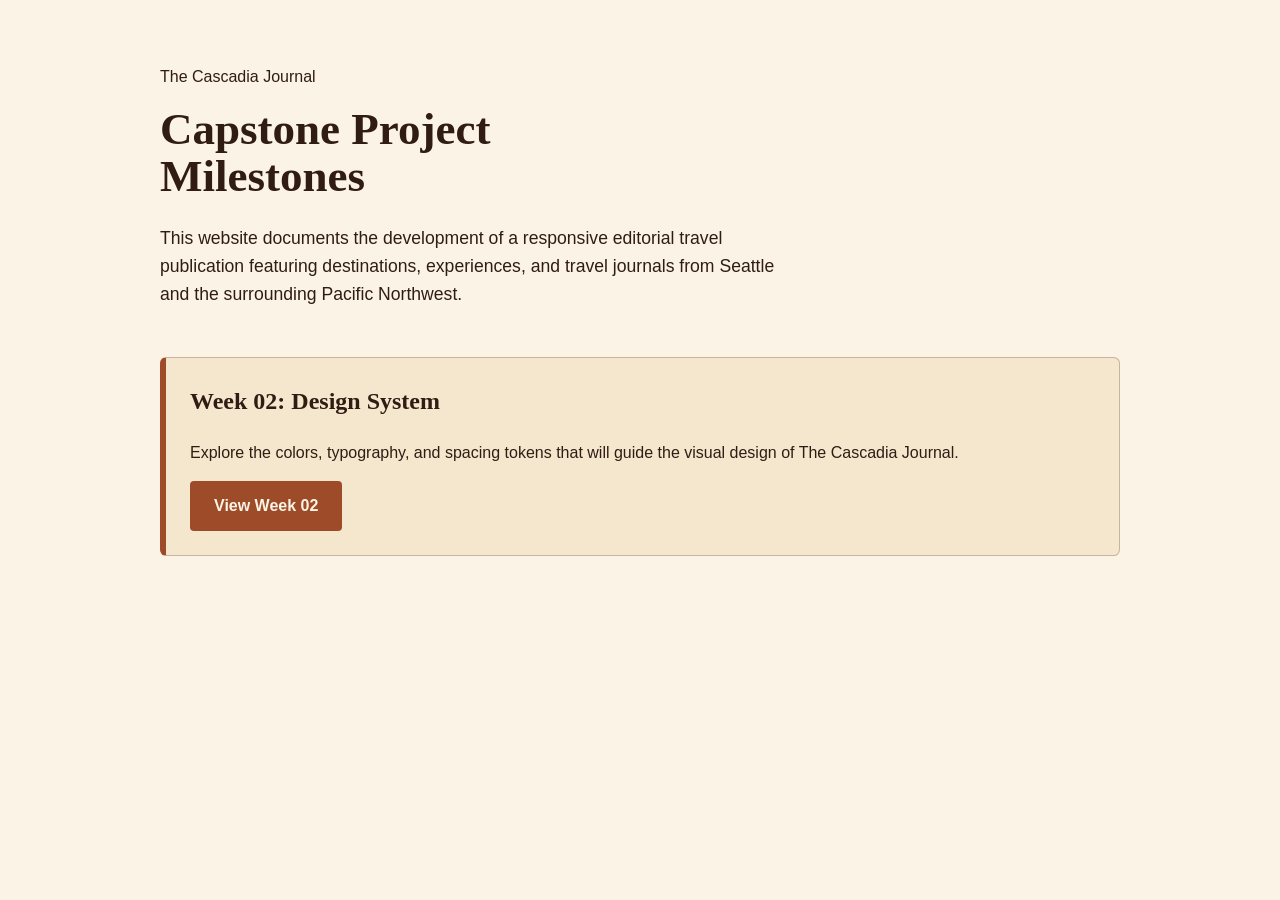
==== index.html @ 3e312169 "Create index.html" ====
<!DOCTYPE html>
<html lang="en">
<head>
    <meta charset="UTF-8">

    <meta
        name="viewport"
        content="width=device-width, initial-scale=1.0"
    >

    <meta
        name="description"
        content="The Cascadia Journal is a seven-week capstone project exploring travel destinations and outdoor experiences near Seattle."
    >

    <title>The Cascadia Journal | Capstone Project</title>

    <style>
        :root {
            --color-background: oklch(97% 0.02 85);
            --color-surface: oklch(93% 0.035 78);
            --color-text: oklch(25% 0.035 45);
            --color-primary: oklch(51% 0.12 42);
            --color-border: oklch(78% 0.04 72);

            --font-serif: Georgia, "Times New Roman", serif;
            --font-sans: Arial, Helvetica, sans-serif;

            --space-sm: 0.75rem;
            --space-md: 1.5rem;
            --space-lg: 3rem;

            --size-title: clamp(
                1.75rem,
                1.31rem + 1.88vw,
                3rem
            );
        }

        @media (prefers-color-scheme: dark) {
            :root {
                --color-background: oklch(20% 0.025 45);
                --color-surface: oklch(25% 0.035 45);
                --color-text: oklch(92% 0.025 80);
                --color-primary: oklch(72% 0.11 55);
                --color-border: oklch(42% 0.04 55);
            }
        }

        * {
            box-sizing: border-box;
        }

        body {
            margin: 0;
            background-color: var(--color-background);
            color: var(--color-text);
            font-family: var(--font-sans);
            line-height: 1.6;
        }

        main {
            width: min(90%, 60rem);
            margin-inline: auto;
            padding-block: var(--space-lg);
        }

        h1 {
            max-width: 15ch;
            margin-block: 0 var(--space-md);
            font-family: var(--font-serif);
            font-size: var(--size-title);
            line-height: 1.05;
        }

        .introduction {
            max-width: 65ch;
            margin-bottom: var(--space-lg);
            font-size: 1.1rem;
        }

        .milestone {
            padding: var(--space-md);
            border: 1px solid var(--color-border);
            border-left: 0.4rem solid var(--color-primary);
            border-radius: 0.4rem;
            background-color: var(--color-surface);
        }

        .milestone h2 {
            margin-top: 0;
            font-family: var(--font-serif);
        }

        .milestone a {
            display: inline-block;
            padding: var(--space-sm) var(--space-md);
            border-radius: 0.25rem;
            background-color: var(--color-primary);
            color: var(--color-background);
            font-weight: bold;
            text-decoration: none;
        }

        .milestone a:hover,
        .milestone a:focus-visible {
            text-decoration: underline;
        }

        .milestone a:focus-visible {
            outline: 0.2rem solid var(--color-text);
            outline-offset: 0.2rem;
        }
    </style>
</head>

<body>
    <main>
        <header>
            <p>The Cascadia Journal</p>

            <h1>Capstone Project Milestones</h1>

            <p class="introduction">
                This website documents the development of a responsive
                editorial travel publication featuring destinations,
                experiences, and travel journals from Seattle and the
                surrounding Pacific Northwest.
            </p>
        </header>

        <section class="milestone" aria-labelledby="week02-heading">
            <h2 id="week02-heading">Week 02: Design System</h2>

            <p>
                Explore the colors, typography, and spacing tokens that
                will guide the visual design of The Cascadia Journal.
            </p>

            <a href="./week02/">
                View Week 02
            </a>
        </section>
    </main>
</body>
</html>
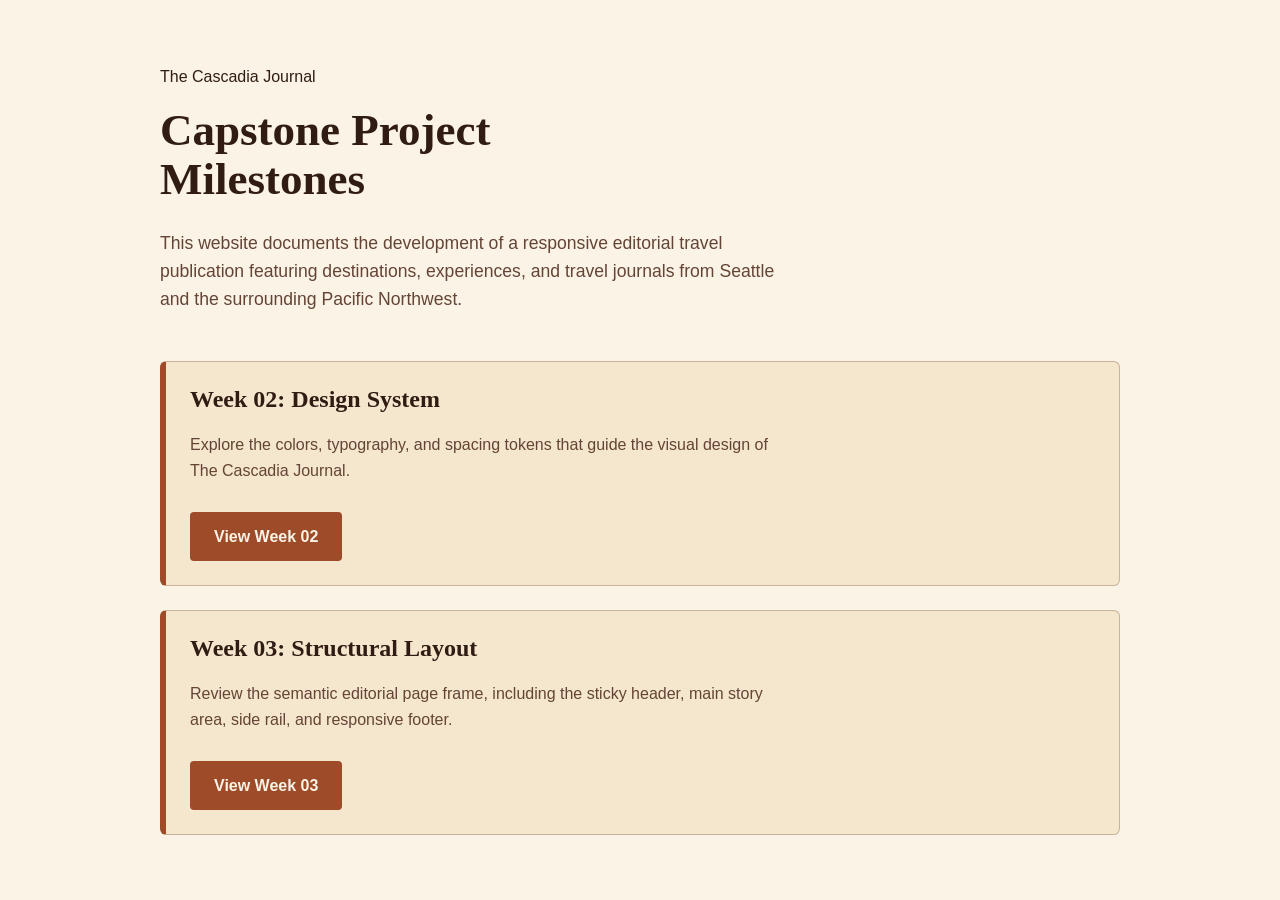
==== commit 62461e08: "Update index.html" ====
--- a/index.html
+++ b/index.html
@@ -10,7 +10,7 @@
 
     <meta
         name="description"
-        content="The Cascadia Journal is a seven-week capstone project exploring travel destinations and outdoor experiences near Seattle."
+        content="The Cascadia Journal is a multi-week capstone project exploring travel destinations and outdoor experiences near Seattle."
     >
 
     <title>The Cascadia Journal | Capstone Project</title>
@@ -20,21 +20,31 @@
             --color-background: oklch(97% 0.02 85);
             --color-surface: oklch(93% 0.035 78);
             --color-text: oklch(25% 0.035 45);
+            --color-text-muted: oklch(42% 0.05 45);
             --color-primary: oklch(51% 0.12 42);
             --color-border: oklch(78% 0.04 72);
 
-            --font-serif: Georgia, "Times New Roman", serif;
-            --font-sans: Arial, Helvetica, sans-serif;
-
+            --font-serif:
+                Georgia,
+                "Times New Roman",
+                serif;
+
+            --font-sans:
+                Arial,
+                Helvetica,
+                sans-serif;
+
+            --space-xs: 0.5rem;
             --space-sm: 0.75rem;
             --space-md: 1.5rem;
             --space-lg: 3rem;
 
-            --size-title: clamp(
-                1.75rem,
-                1.31rem + 1.88vw,
-                3rem
-            );
+            --size-title:
+                clamp(
+                    1.75rem,
+                    1.31rem + 1.88vw,
+                    3rem
+                );
         }
 
         @media (prefers-color-scheme: dark) {
@@ -42,12 +52,15 @@
                 --color-background: oklch(20% 0.025 45);
                 --color-surface: oklch(25% 0.035 45);
                 --color-text: oklch(92% 0.025 80);
+                --color-text-muted: oklch(74% 0.035 80);
                 --color-primary: oklch(72% 0.11 55);
                 --color-border: oklch(42% 0.04 55);
             }
         }
 
-        * {
+        *,
+        *::before,
+        *::after {
             box-sizing: border-box;
         }
 
@@ -60,50 +73,80 @@
         }
 
         main {
-            width: min(90%, 60rem);
+            width: min(
+                calc(100% - (var(--space-md) * 2)),
+                60rem
+            );
+
             margin-inline: auto;
             padding-block: var(--space-lg);
+        }
+
+        h1,
+        h2 {
+            font-family: var(--font-serif);
+            line-height: 1.1;
+            text-wrap: balance;
         }
 
         h1 {
             max-width: 15ch;
             margin-block: 0 var(--space-md);
-            font-family: var(--font-serif);
             font-size: var(--size-title);
-            line-height: 1.05;
         }
 
         .introduction {
             max-width: 65ch;
             margin-bottom: var(--space-lg);
+            color: var(--color-text-muted);
             font-size: 1.1rem;
+        }
+
+        .milestone-list {
+            display: grid;
+            gap: var(--space-md);
         }
 
         .milestone {
             padding: var(--space-md);
-            border: 1px solid var(--color-border);
-            border-left: 0.4rem solid var(--color-primary);
+
+            border:
+                0.0625rem
+                solid
+                var(--color-border);
+
+            border-inline-start:
+                0.4rem
+                solid
+                var(--color-primary);
+
             border-radius: 0.4rem;
             background-color: var(--color-surface);
         }
 
         .milestone h2 {
             margin-top: 0;
-            font-family: var(--font-serif);
+        }
+
+        .milestone p {
+            max-width: 65ch;
+            color: var(--color-text-muted);
         }
 
         .milestone a {
             display: inline-block;
+            margin-top: var(--space-sm);
             padding: var(--space-sm) var(--space-md);
+
             border-radius: 0.25rem;
             background-color: var(--color-primary);
             color: var(--color-background);
+
             font-weight: bold;
             text-decoration: none;
         }
 
-        .milestone a:hover,
-        .milestone a:focus-visible {
+        .milestone a:hover {
             text-decoration: underline;
         }
 
@@ -129,17 +172,36 @@
             </p>
         </header>
 
-        <section class="milestone" aria-labelledby="week02-heading">
-            <h2 id="week02-heading">Week 02: Design System</h2>
-
-            <p>
-                Explore the colors, typography, and spacing tokens that
-                will guide the visual design of The Cascadia Journal.
-            </p>
-
-            <a href="./week02/">
-                View Week 02
-            </a>
+        <section
+            class="milestone-list"
+            aria-label="Weekly project milestones"
+        >
+            <article class="milestone">
+                <h2>Week 02: Design System</h2>
+
+                <p>
+                    Explore the colors, typography, and spacing tokens
+                    that guide the visual design of The Cascadia Journal.
+                </p>
+
+                <a href="./week02/">
+                    View Week 02
+                </a>
+            </article>
+
+            <article class="milestone">
+                <h2>Week 03: Structural Layout</h2>
+
+                <p>
+                    Review the semantic editorial page frame, including
+                    the sticky header, main story area, side rail, and
+                    responsive footer.
+                </p>
+
+                <a href="./week03/">
+                    View Week 03
+                </a>
+            </article>
         </section>
     </main>
 </body>
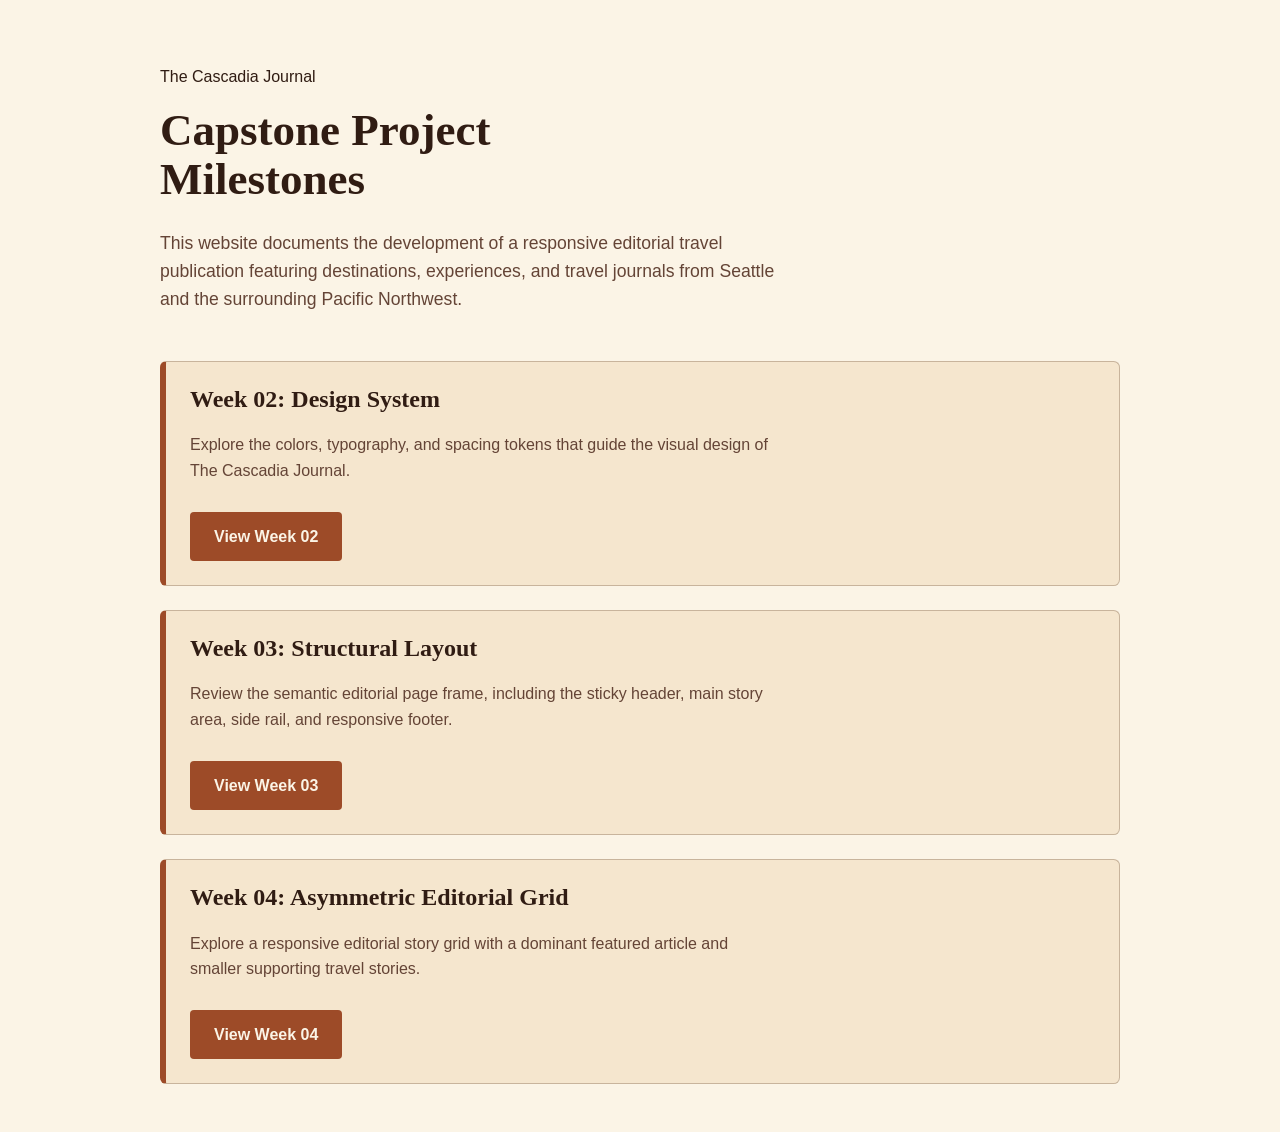
==== commit b0639141: "Update index.html" ====
--- a/index.html
+++ b/index.html
@@ -202,6 +202,20 @@
                     View Week 03
                 </a>
             </article>
+            
+            <article class="milestone">
+                <h2>Week 04: Asymmetric Editorial Grid</h2>
+            
+                <p>
+                    Explore a responsive editorial story grid with a dominant
+                    featured article and smaller supporting travel stories.
+                </p>
+            
+                <a href="./week04/">
+                    View Week 04
+                </a>
+            </article>
+     
         </section>
     </main>
 </body>
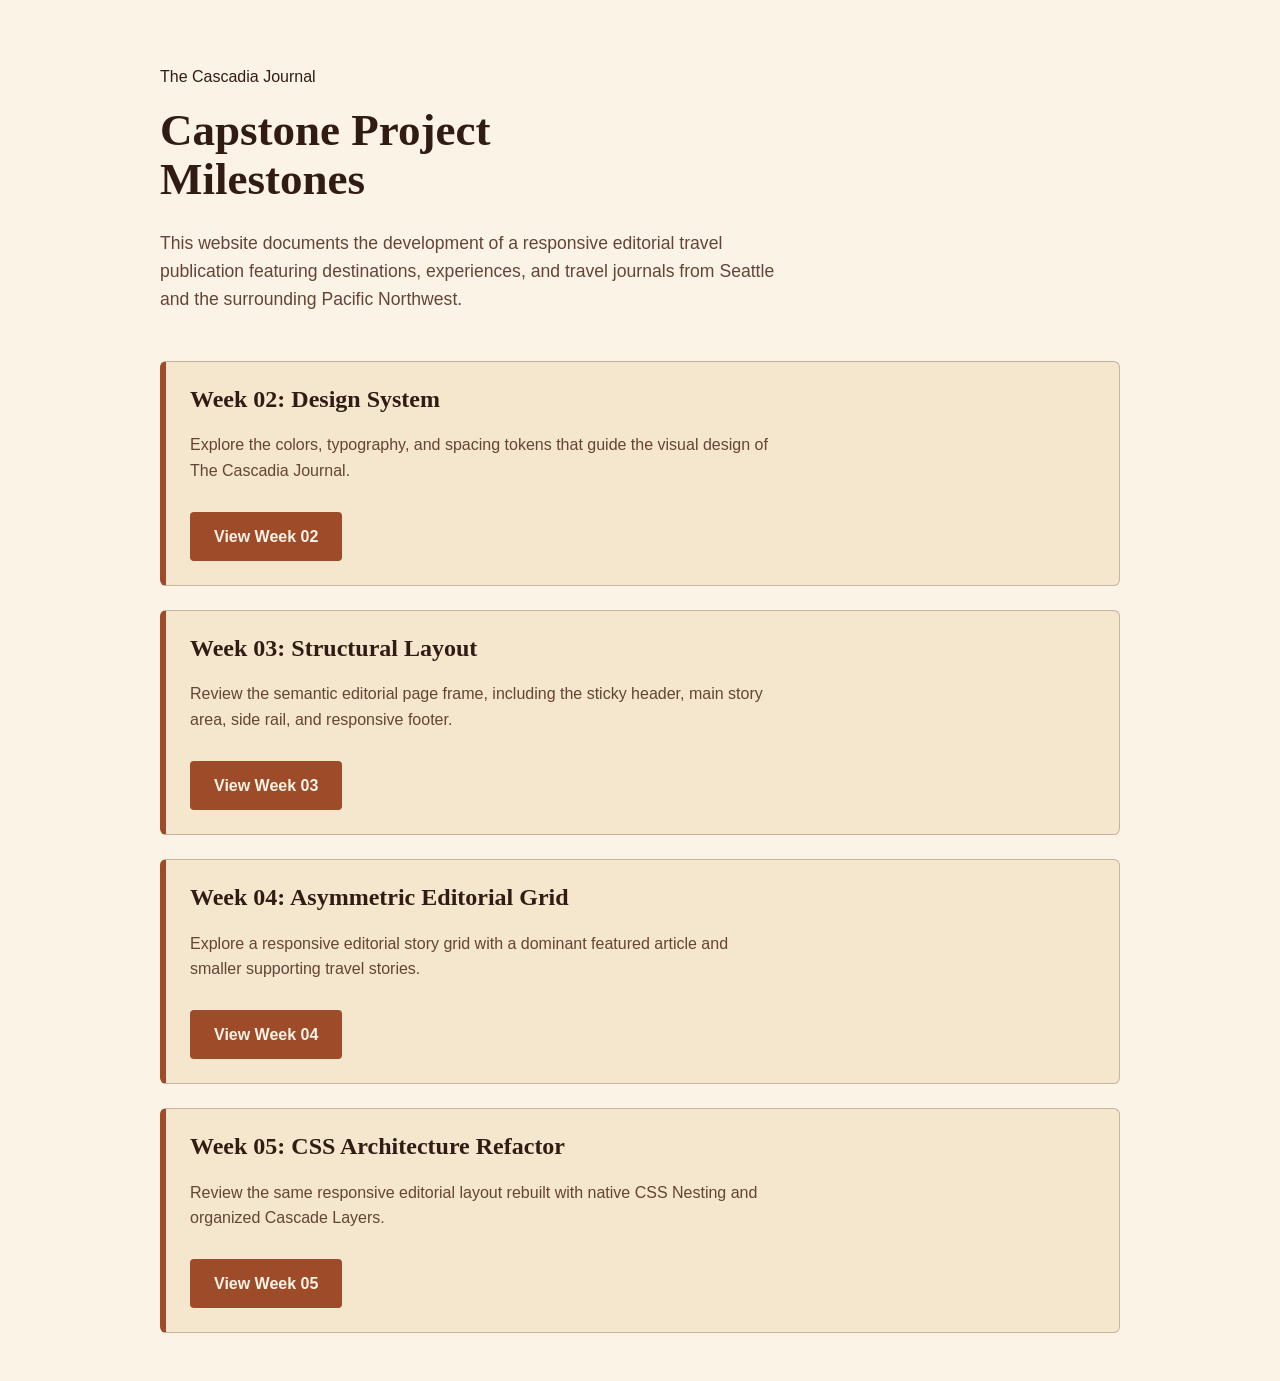
==== commit cd69a76c: "Update index.html" ====
--- a/index.html
+++ b/index.html
@@ -215,6 +215,19 @@
                     View Week 04
                 </a>
             </article>
+
+            <article class="milestone">
+                <h2>Week 05: CSS Architecture Refactor</h2>
+            
+                <p>
+                    Review the same responsive editorial layout rebuilt with
+                    native CSS Nesting and organized Cascade Layers.
+                </p>
+            
+                <a href="./week05/">
+                    View Week 05
+                </a>
+            </article>
      
         </section>
     </main>
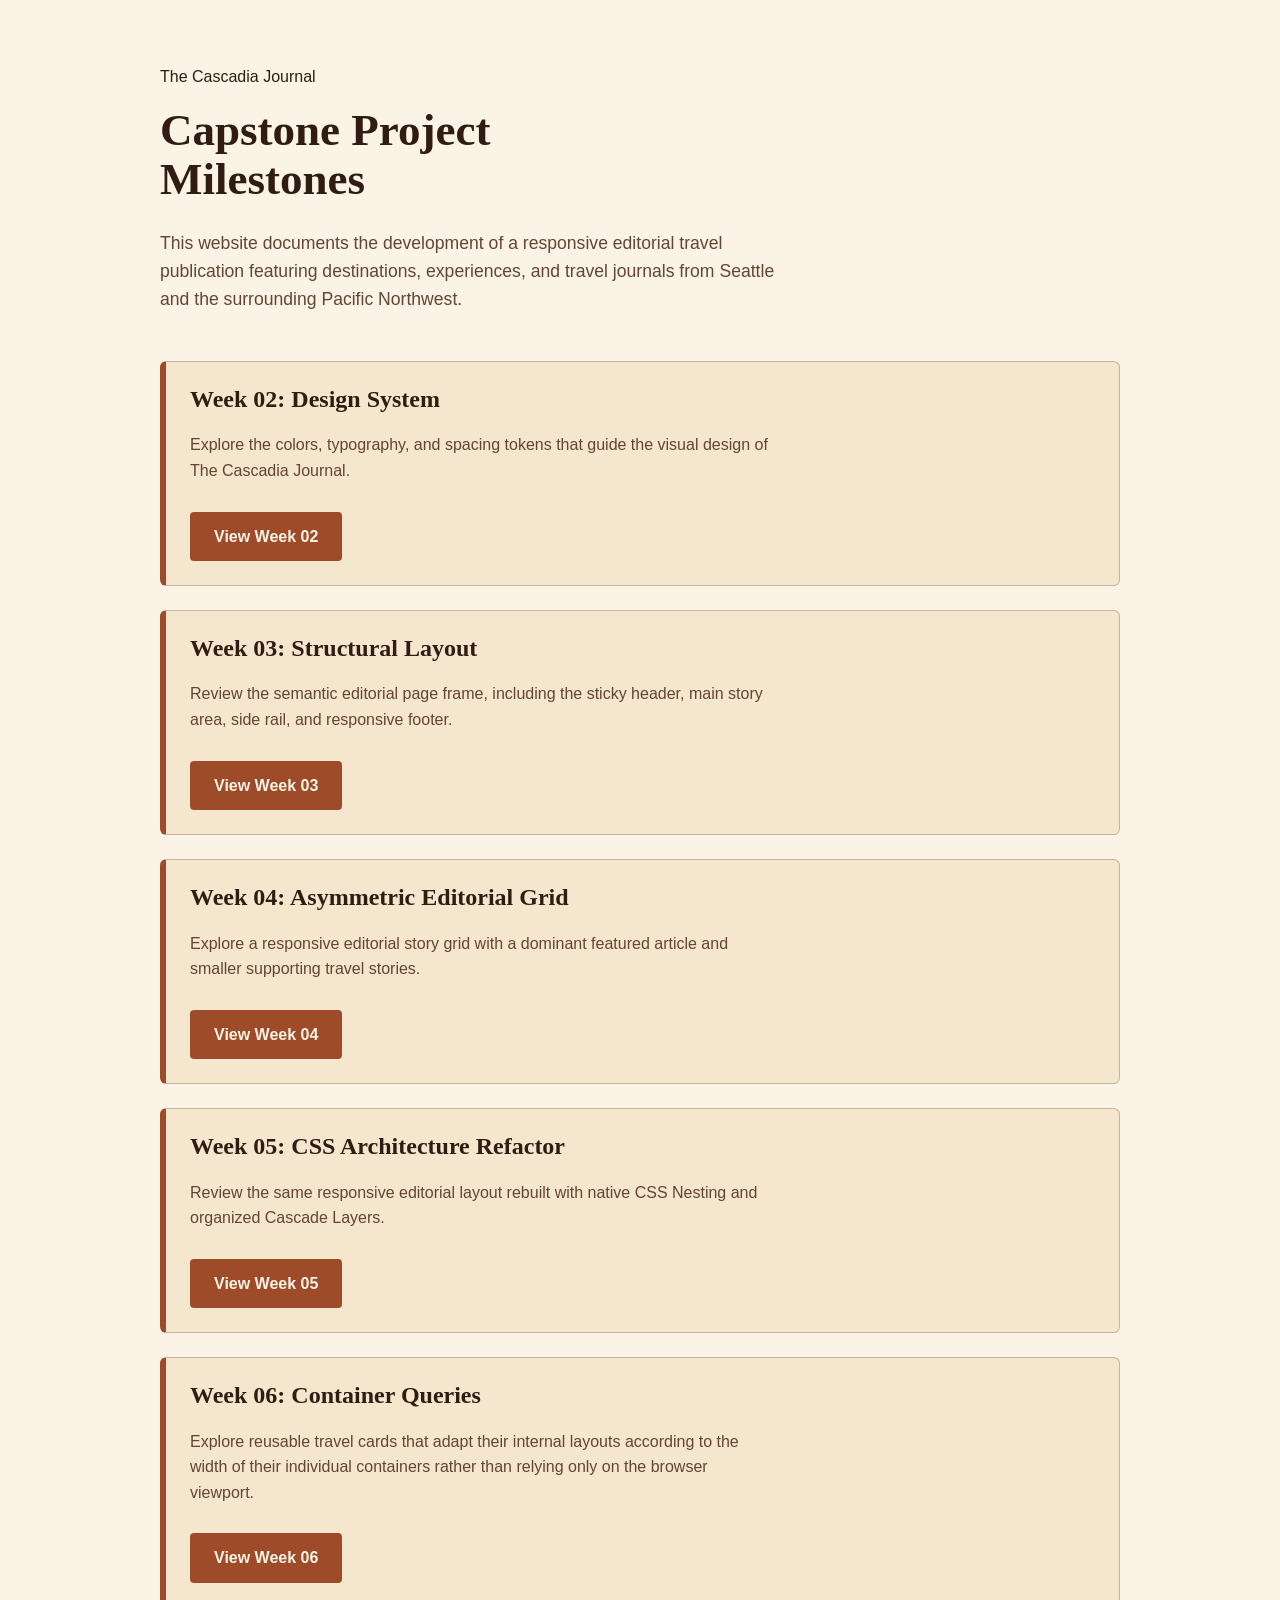
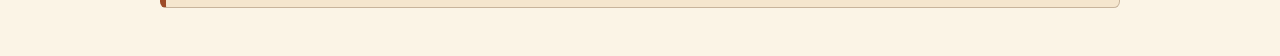
==== commit 7cd3b962: "Update index.html" ====
--- a/index.html
+++ b/index.html
@@ -228,6 +228,20 @@
                     View Week 05
                 </a>
             </article>
+
+            <article class="milestone">
+                <h2>Week 06: Container Queries</h2>
+            
+                <p>
+                    Explore reusable travel cards that adapt their internal
+                    layouts according to the width of their individual containers
+                    rather than relying only on the browser viewport.
+                </p>
+            
+                <a href="./week06/">
+                    View Week 06
+                </a>
+            </article>
      
         </section>
     </main>
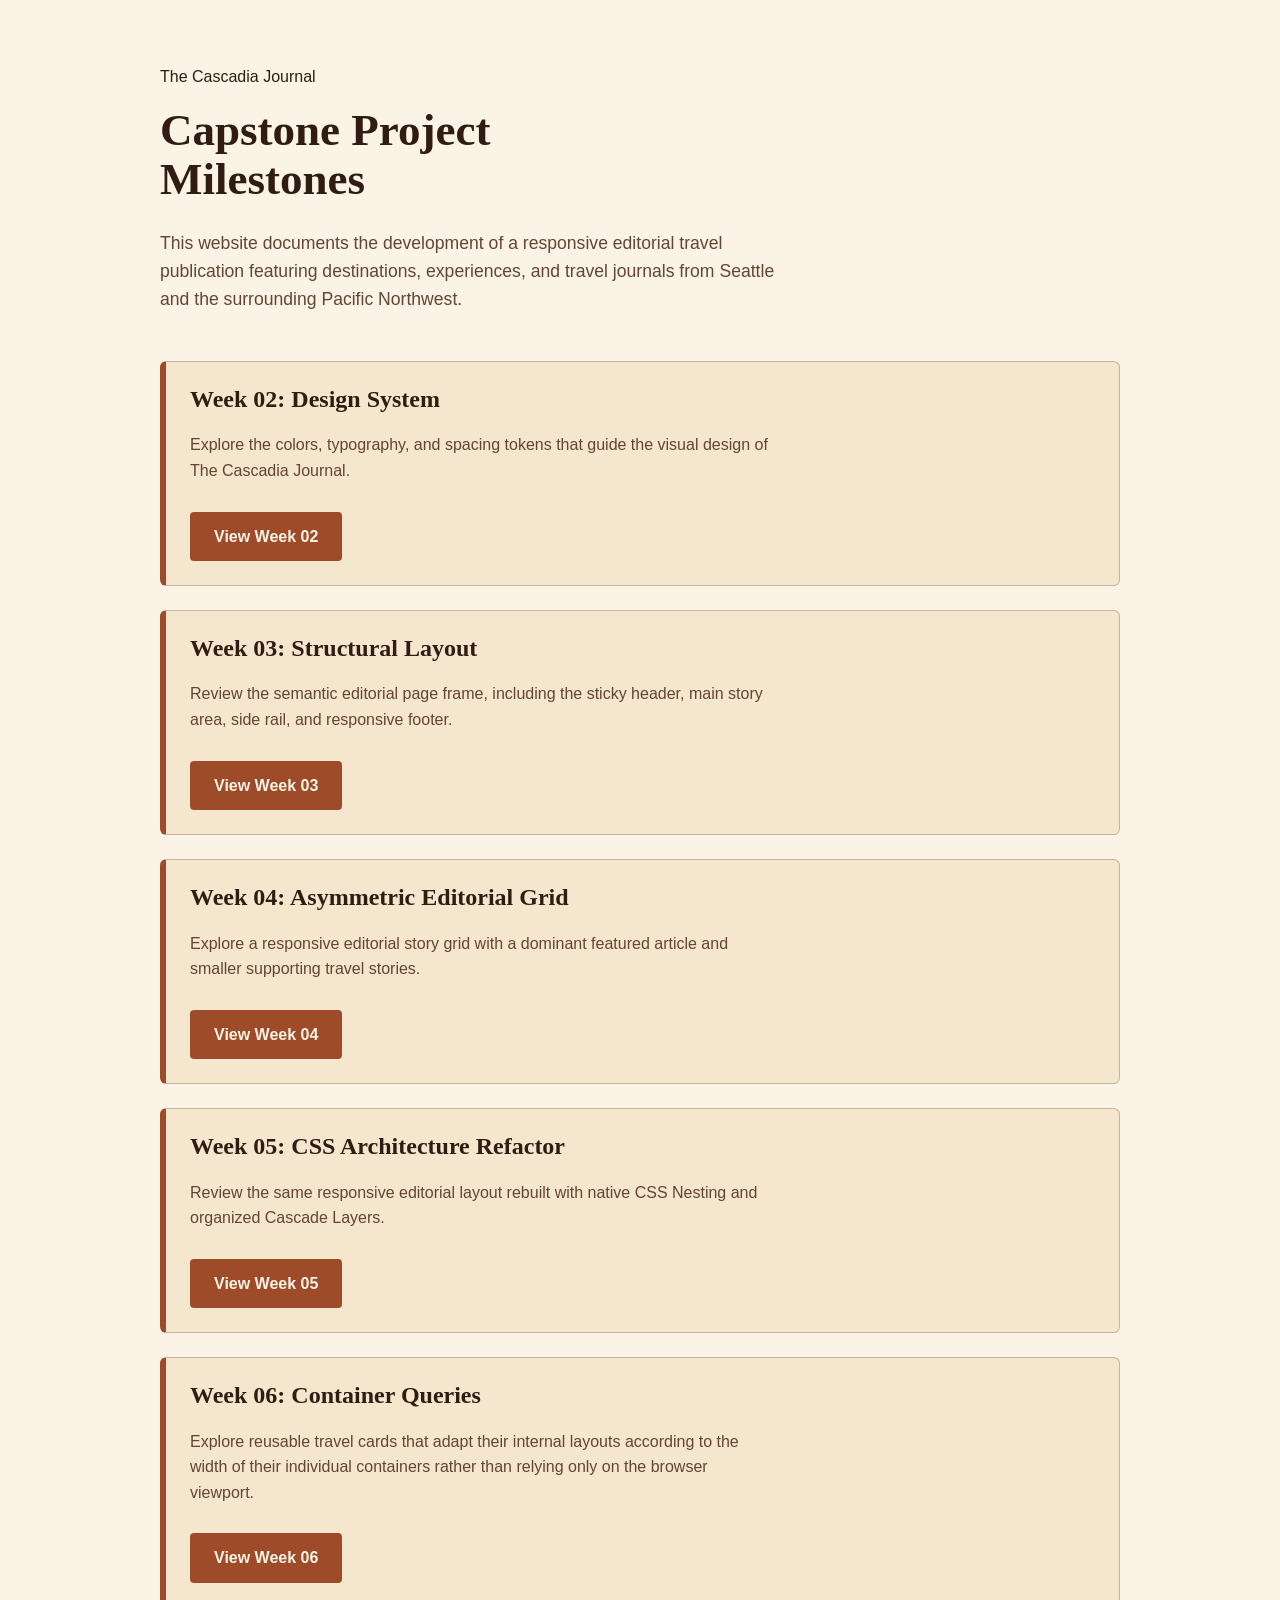
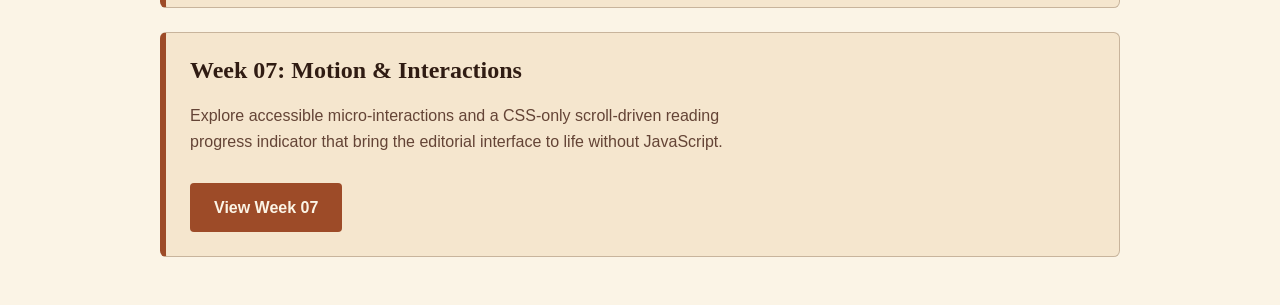
==== commit 169d55b8: "Update index.html" ====
--- a/index.html
+++ b/index.html
@@ -242,6 +242,20 @@
                     View Week 06
                 </a>
             </article>
+
+            <article class="milestone">
+                <h2>Week 07: Motion & Interactions</h2>
+            
+                <p>
+                    Explore accessible micro-interactions and a CSS-only
+                    scroll-driven reading progress indicator that bring the
+                    editorial interface to life without JavaScript.
+                </p>
+            
+                <a href="./week07/">
+                    View Week 07
+                </a>
+            </article>
      
         </section>
     </main>
